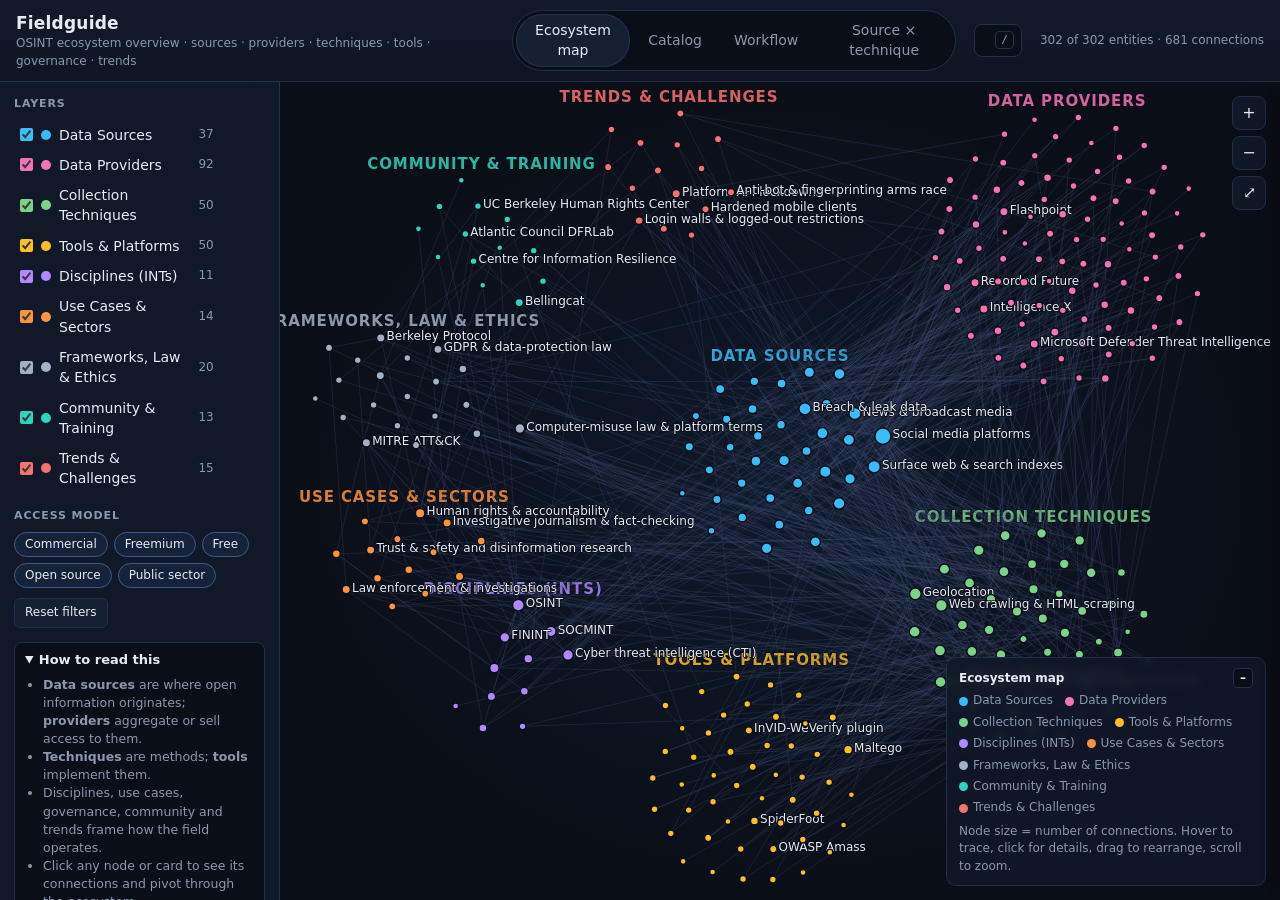
==== fieldguide/index.html @ 41e9b2f1 "Initial commit: fieldguide and quarry fieldguide: interactive OSINT ecosystem map (302 entities, 4 v" ====
<!doctype html>
<html lang="en">
<head>
<meta charset="utf-8">
<meta name="viewport" content="width=device-width,initial-scale=1">
<title>Fieldguide · OSINT Ecosystem Overview</title>
<link rel="stylesheet" href="src/styles.css">
</head>
<body>
<header>
  <div class="brand">
    <h1>Fieldguide</h1>
    <p>OSINT ecosystem overview · sources · providers · techniques · tools · governance · trends</p>
  </div>
  <nav class="tabs" id="tabs">
    <button data-view="map" class="on">Ecosystem map</button>
    <button data-view="catalog">Catalog</button>
    <button data-view="workflow">Workflow</button>
    <button data-view="matrix">Source × technique</button>
  </nav>
  <div class="search"><input id="q" type="search" placeholder="Search entities, e.g. AIS, breach, Telegram, sanctions…" autocomplete="off"><kbd>/</kbd></div>
  <div class="stat" id="stat"></div>
</header>

<aside>
  <h2>Layers</h2>
  <div id="layers"></div>
  <h2>Access model</h2>
  <div class="chips" id="models"></div>
  <div class="side-actions"><button class="btn" id="reset">Reset filters</button></div>
  <details class="about" open>
    <summary>How to read this</summary>
    <ul>
      <li><b>Data sources</b> are where open information originates; <b>providers</b> aggregate or sell access to them.</li>
      <li><b>Techniques</b> are methods; <b>tools</b> implement them.</li>
      <li>Disciplines, use cases, governance, community and trends frame how the field operates.</li>
      <li>Click any node or card to see its connections and pivot through the ecosystem.</li>
      <li>Collection-engineering techniques (scraping, hidden APIs, app reversing) carry <b>practitioner notes</b> in their detail panel; search covers them too.</li>
    </ul>
  </details>
  <details class="about">
    <summary>Caveats</summary>
    <p>Snapshot compiled in 2026 from general domain knowledge. The vendor landscape changes fast (acquisitions, rebrands, API policy). Inclusion is not endorsement. Access to people-data, breach data and scraping is jurisdiction-dependent, and reverse engineering, pinning bypass and private-API use carry contractual and anti-circumvention risk: confirm legal basis and platform terms before use.</p>
  </details>
</aside>

<main>
  <section class="view on" id="v-map">
    <svg id="graph"></svg>
    <div class="mapctl">
      <button id="zin" title="Zoom in">+</button>
      <button id="zout" title="Zoom out">−</button>
      <button id="zfit" title="Fit">⤢</button>
    </div>
    <div class="legend" id="legend"></div>
  </section>
  <section class="view" id="v-catalog"><div id="catalog" style="position:absolute;inset:0"></div></section>
  <section class="view" id="v-workflow"><div id="workflow" style="position:absolute;inset:0"></div></section>
  <section class="view" id="v-matrix"><div id="matrix" style="position:absolute;inset:0"></div></section>
  <div id="drawer"></div>
</main>
<div id="tip"></div>

<script src="src/data.js"></script>
<script src="src/app.js"></script>
</body>
</html>
---- fieldguide/src/styles.css ----
:root{
  --bg:#0a0e16;--panel:#111827;--panel2:#162033;--line:#243049;--text:#e6ebf5;--muted:#8b97ae;--accent:#5eead4;
  --radius:10px;
}
*{box-sizing:border-box}
html,body{margin:0;height:100%;background:var(--bg);color:var(--text);font:14px/1.45 system-ui,-apple-system,"Segoe UI",Roboto,Helvetica,Arial,sans-serif}
body{display:grid;grid-template-rows:auto 1fr;grid-template-columns:280px 1fr;grid-template-areas:"head head" "side main";height:100vh;overflow:hidden}
button{font:inherit;color:inherit}
a{color:var(--accent)}
header{grid-area:head;display:flex;align-items:center;gap:18px;padding:10px 16px;border-bottom:1px solid var(--line);background:linear-gradient(180deg,#121a2b,#0f1522)}
.brand h1{margin:0;font-size:17px;letter-spacing:.2px}
.brand p{margin:0;color:var(--muted);font-size:12px}
.tabs{display:flex;gap:4px;background:var(--bg);border:1px solid var(--line);border-radius:999px;padding:3px}
.tabs button{border:0;background:transparent;padding:6px 14px;border-radius:999px;cursor:pointer;color:var(--muted)}
.tabs button.on{background:var(--panel2);color:var(--text);box-shadow:inset 0 0 0 1px var(--line)}
.search{flex:1;max-width:420px;margin-left:auto;position:relative}
.search input{width:100%;background:var(--bg);border:1px solid var(--line);border-radius:8px;padding:8px 34px 8px 12px;color:var(--text);outline:none}
.search input:focus{border-color:#3b5b8c}
.search kbd{position:absolute;right:8px;top:7px;font-size:11px;color:var(--muted);border:1px solid var(--line);border-radius:4px;padding:0 5px}
.search input:focus~kbd,.search input:not(:placeholder-shown)~kbd{display:none}
.stat{color:var(--muted);font-size:12px;white-space:nowrap}

aside{grid-area:side;border-right:1px solid var(--line);background:var(--panel);overflow:auto;padding:14px}
aside h2{font-size:11px;text-transform:uppercase;letter-spacing:.08em;color:var(--muted);margin:14px 0 8px}
aside h2:first-child{margin-top:0}
.layer{display:flex;align-items:center;gap:8px;padding:5px 6px;border-radius:6px;cursor:pointer;user-select:none}
.layer:hover{background:var(--panel2)}
.layer input{margin:0;accent-color:var(--c)}
.layer .sw{width:10px;height:10px;border-radius:50%;background:var(--c);flex:none}
.layer .nm{flex:1}
.layer .ct{color:var(--muted);font-size:12px}
.layer .only{opacity:0;font-size:11px;border:1px solid var(--line);background:var(--bg);border-radius:4px;padding:0 6px;cursor:pointer;color:var(--muted)}
.layer:hover .only{opacity:1}
.chips{display:flex;flex-wrap:wrap;gap:6px}
.fchip{border:1px solid var(--line);background:var(--bg);border-radius:999px;padding:3px 10px;font-size:12px;cursor:pointer;color:var(--muted)}
.fchip.on{color:var(--text);border-color:#3b5b8c;background:#14223a}
.side-actions{display:flex;gap:6px;margin-top:10px}
.btn{border:1px solid var(--line);background:var(--panel2);border-radius:6px;padding:5px 10px;cursor:pointer;font-size:12px}
.btn:hover{border-color:#3b5b8c}
details.about{margin-top:14px;border:1px solid var(--line);border-radius:8px;padding:8px 10px;background:var(--bg)}
details.about summary{cursor:pointer;font-weight:600;font-size:13px}
details.about p,details.about li{color:var(--muted);font-size:12.5px}
details.about ul{padding-left:18px;margin:6px 0}

main{grid-area:main;position:relative;overflow:hidden}
.view{position:absolute;inset:0;display:none}
.view.on{display:block}

/* ---------- Map ---------- */
#graph{width:100%;height:100%;display:block;cursor:grab;background:radial-gradient(ellipse at center,#101a2c 0%,var(--bg) 70%)}
#graph.dragging{cursor:grabbing}
.edge{stroke:#40507a;stroke-opacity:.28;stroke-width:1;vector-effect:non-scaling-stroke}
.node{cursor:pointer}
.node circle{stroke:#0a0e16;stroke-width:1.5;vector-effect:non-scaling-stroke}
.node .lbl{display:none;fill:#e6ebf5;paint-order:stroke;stroke:#0a0e16;stroke-width:3px;stroke-linejoin:round;pointer-events:none}
.node.hub .lbl,#graph.zoomed .lbl,#graph.focus .node.hl .lbl,.node.match .lbl{display:block}
.node.dim{opacity:.1}
#graph.focus .node:not(.hl){opacity:.08}
#graph.focus .edge:not(.hl){stroke-opacity:.03}
.edge.hl{stroke:#c7d2fe;stroke-opacity:.75}
.node.center circle{stroke:#fff;stroke-width:2.5}
.node.match circle{stroke:#fff;stroke-width:2}
.clabel{font-weight:700;letter-spacing:.06em;text-transform:uppercase;pointer-events:none;opacity:.85;text-anchor:middle;paint-order:stroke;stroke:#0a0e16;stroke-width:4px}
.mapctl{position:absolute;right:14px;top:14px;display:flex;flex-direction:column;gap:6px}
.mapctl button{width:34px;height:34px;border-radius:8px;border:1px solid var(--line);background:var(--panel);cursor:pointer;font-size:16px}
.mapctl button:hover{border-color:#3b5b8c}
.legend{position:absolute;right:14px;bottom:14px;background:rgba(17,24,39,.9);border:1px solid var(--line);border-radius:var(--radius);padding:10px 12px;font-size:12px;max-width:320px;backdrop-filter:blur(4px)}
.legend b{display:flex;justify-content:space-between;align-items:center;margin-bottom:4px}
.legend .lx{border:1px solid var(--line);background:var(--bg);border-radius:4px;cursor:pointer;width:20px;height:20px;line-height:1;padding:0}
.legend.min .row,.legend.min p{display:none}
.legend.min b{margin:0}
.legend .row{display:flex;flex-wrap:wrap;gap:4px 12px}
.legend .row span{display:inline-flex;align-items:center;gap:5px;color:var(--muted)}
.legend .row i{width:9px;height:9px;border-radius:50%;display:inline-block}
.legend p{margin:6px 0 0;color:var(--muted)}
#tip{position:fixed;pointer-events:none;z-index:50;background:#0f172a;border:1px solid #33456b;border-radius:8px;padding:8px 10px;max-width:300px;font-size:12.5px;display:none;box-shadow:0 8px 24px rgba(0,0,0,.4)}
#tip b{display:block}
#tip small{color:var(--muted)}

/* ---------- Catalog ---------- */
#catalog{overflow:auto;padding:18px 22px 60px}
.sec{margin-bottom:28px}
.sec h2{display:flex;align-items:center;gap:10px;font-size:18px;margin:0 0 2px}
.sec h2 .dot{width:12px;height:12px;border-radius:50%}
.sec h2 .cnt{font-size:12px;color:var(--muted);font-weight:500;border:1px solid var(--line);border-radius:999px;padding:0 8px}
.sec .blurb{color:var(--muted);margin:0 0 10px}
.sec h3{font-size:12px;text-transform:uppercase;letter-spacing:.07em;color:var(--muted);margin:14px 0 8px;font-weight:600}
.cards{display:grid;grid-template-columns:repeat(auto-fill,minmax(250px,1fr));gap:10px}
.card{text-align:left;background:var(--panel);border:1px solid var(--line);border-left:3px solid var(--c);border-radius:8px;padding:10px 12px;cursor:pointer;display:flex;flex-direction:column;gap:6px}
.card:hover{border-color:#3b5b8c;border-left-color:var(--c);background:var(--panel2)}
.card.sel{outline:2px solid var(--c)}
.card .ct{display:flex;justify-content:space-between;gap:8px;align-items:flex-start}
.card .ct b{font-size:14px}
.card p{margin:0;color:var(--muted);font-size:12.5px;display:-webkit-box;-webkit-line-clamp:3;-webkit-box-orient:vertical;overflow:hidden}
.card .meta{display:flex;gap:8px;flex-wrap:wrap;font-size:11px;color:var(--muted)}
.card .meta span{display:inline-flex;align-items:center;gap:4px}
.card .meta i{width:7px;height:7px;border-radius:50%;display:inline-block}
.card .meta .nt{margin-left:auto;color:var(--accent)}
.badge{font-size:10.5px;border-radius:4px;padding:1px 6px;white-space:nowrap;border:1px solid var(--line);color:var(--muted)}
.badge.commercial{color:#fda4af;border-color:#5b2638}
.badge.freemium{color:#fcd34d;border-color:#5a4613}
.badge.free{color:#86efac;border-color:#1f5134}
.badge.oss{color:#93c5fd;border-color:#1e3a66}
.badge.public{color:#c4b5fd;border-color:#3b2d6b}
mark{background:#3b4f1d;color:#ecfccb;border-radius:2px;padding:0 1px}
.empty{color:var(--muted);padding:40px;text-align:center}

/* ---------- Workflow ---------- */
#workflow{overflow:auto;padding:18px 22px 60px}
.wf-intro{color:var(--muted);margin:0 0 14px;max-width:900px}
.wf{display:grid;grid-template-columns:repeat(5,minmax(200px,1fr));gap:12px}
.stage{background:var(--panel);border:1px solid var(--line);border-radius:var(--radius);padding:12px;position:relative}
.stage:nth-child(-n+4)::after{content:"→";position:absolute;right:-12px;top:14px;color:var(--muted);font-size:14px;width:12px;text-align:center}
.stage h3{margin:0 0 2px;font-size:14px}
.stage .num{color:var(--accent);font-size:11px;font-weight:700;letter-spacing:.08em}
.stage p{margin:4px 0 10px;color:var(--muted);font-size:12.5px}
.stage h4{margin:10px 0 6px;font-size:11px;text-transform:uppercase;letter-spacing:.07em;color:var(--muted)}
.xcut{grid-column:1/-1;border-style:dashed}
.xcut::after{display:none}
.chip{border:1px solid var(--line);border-left:3px solid var(--c);background:var(--bg);border-radius:6px;padding:3px 8px;font-size:12px;cursor:pointer;text-align:left}
.chip:hover{background:var(--panel2)}
.chip.dim{opacity:.25}
.chip.match{outline:1px solid #a3e635}
.feedback{margin-top:12px;color:var(--muted);font-size:12.5px;text-align:center;border:1px dashed var(--line);border-radius:var(--radius);padding:8px}

/* ---------- Matrix ---------- */
#matrix{overflow:auto;padding:18px 22px 60px}
.mx-intro{color:var(--muted);margin:0 0 12px;max-width:900px}
table.mx{border-collapse:separate;border-spacing:0;font-size:12px}
table.mx th,table.mx td{border-bottom:1px solid #1a2438;border-right:1px solid #1a2438}
table.mx thead th{position:sticky;top:-18px;background:var(--bg);z-index:2;vertical-align:bottom;height:190px;padding:0 0 6px;min-width:24px;max-width:24px}
table.mx thead th div{writing-mode:vertical-rl;transform:rotate(180deg);white-space:nowrap;cursor:pointer;color:var(--muted);margin:0 auto}
table.mx thead th div:hover,table.mx thead th.hc div{color:var(--text)}
table.mx thead th.corner{position:sticky;left:-22px;z-index:3;text-align:left;vertical-align:bottom;padding:6px;min-width:240px;max-width:none;color:var(--muted);font-weight:500}
table.mx tbody th{position:sticky;left:-22px;background:var(--bg);text-align:left;font-weight:500;padding:3px 8px;white-space:nowrap;cursor:pointer;z-index:1}
table.mx tbody th:hover,table.mx tbody tr.hr th{color:var(--accent)}
table.mx td{width:24px;height:22px;text-align:center;cursor:default}
table.mx td.on{cursor:pointer}
table.mx td.on span{display:inline-block;width:11px;height:11px;border-radius:3px;background:#7bd389}
table.mx tr.hr td,table.mx td.hc{background:#121c2e}
table.mx td.bar{width:140px;text-align:left;padding:0 8px;cursor:pointer}
table.mx td.bar span{display:inline-block;height:9px;border-radius:3px;background:#f472b6;vertical-align:middle;margin-right:6px}
table.mx thead th.barh{min-width:140px;max-width:none}
table.mx thead th.barh div{writing-mode:horizontal-tb;transform:none;text-align:left;padding-left:8px}

/* ---------- Drawer ---------- */
#drawer{position:absolute;top:0;right:0;bottom:0;width:400px;max-width:92vw;background:var(--panel);border-left:1px solid var(--line);transform:translateX(102%);transition:transform .18s ease;overflow:auto;z-index:10;box-shadow:-12px 0 30px rgba(0,0,0,.35)}
#drawer.open{transform:none}
#drawer .bar{height:4px;background:var(--c)}
#drawer .inner{padding:16px 18px 40px}
#drawer .top{display:flex;justify-content:space-between;align-items:flex-start;gap:10px}
#drawer .kicker{font-size:11px;text-transform:uppercase;letter-spacing:.08em;color:var(--c);font-weight:700}
#drawer h2{margin:4px 0 8px;font-size:20px}
#drawer .x{border:1px solid var(--line);background:var(--bg);border-radius:6px;cursor:pointer;width:30px;height:30px;flex:none}
#drawer .desc{color:#cfd7e6;margin:10px 0}
#drawer .facts{display:flex;flex-wrap:wrap;gap:6px;margin:8px 0}
#drawer .actions{display:flex;gap:8px;margin:12px 0 4px;flex-wrap:wrap}
#drawer h3{font-size:12px;text-transform:uppercase;letter-spacing:.07em;color:var(--muted);margin:18px 0 8px;border-top:1px solid var(--line);padding-top:14px}
#drawer h4{font-size:12px;margin:12px 0 6px;color:var(--c)}
#drawer .chips{gap:5px}
#drawer ul.notes{margin:0;padding-left:18px;color:#cfd7e6;font-size:13px}
#drawer ul.notes li{margin:0 0 7px}

@media (max-width:900px){
  body{grid-template-columns:1fr;grid-template-areas:"head" "main"}
  aside{display:none}
  header{flex-wrap:wrap}
  .wf{grid-template-columns:1fr}
  .stage::after{display:none}
}
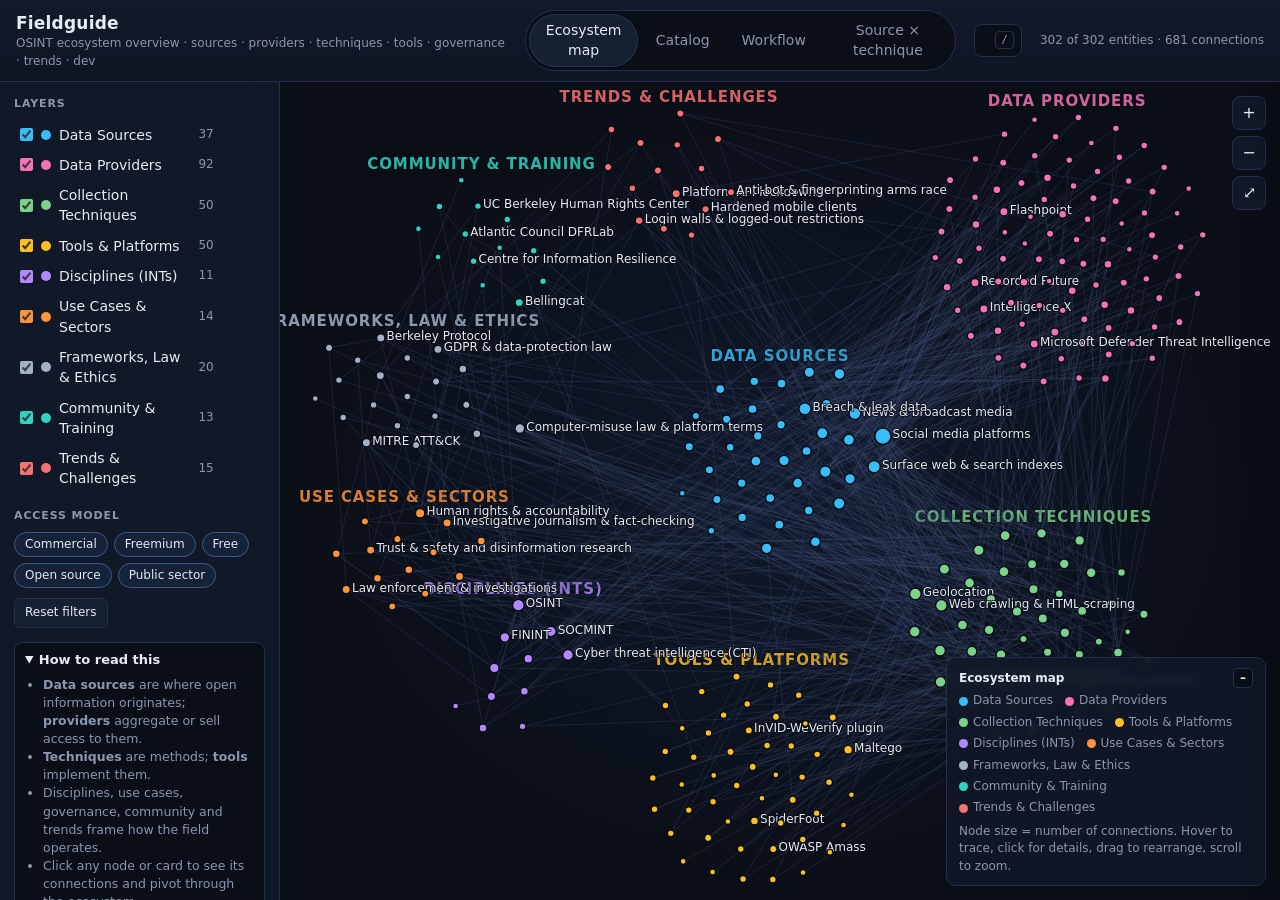
==== commit 81f05e8f: "Add public site, living-document tooling and GitHub workflows - Landing page, social-preview images " ====
--- a/fieldguide/index.html
+++ b/fieldguide/index.html
@@ -4,13 +4,22 @@
 <meta charset="utf-8">
 <meta name="viewport" content="width=device-width,initial-scale=1">
 <title>Fieldguide · OSINT Ecosystem Overview</title>
+<meta name="description" content="Interactive map of the OSINT ecosystem: 300+ data sources, providers, collection techniques, tools, disciplines, law, ethics and trends, with practitioner notes on scraping, hidden APIs and app reversing.">
+<meta property="og:type" content="website">
+<meta property="og:site_name" content="fieldworks">
+<meta property="og:title" content="Fieldguide · OSINT Ecosystem Overview">
+<meta property="og:description" content="Interactive map of the OSINT ecosystem: data sources, providers, techniques, tools, law, ethics and trends.">
+<meta property="og:url" content="https://hexacron.github.io/fieldworks/fieldguide/">
+<meta property="og:image" content="https://hexacron.github.io/fieldworks/assets/og-fieldguide.jpg">
+<meta name="twitter:card" content="summary_large_image">
+<link rel="icon" href="data:image/svg+xml,%3Csvg xmlns='http://www.w3.org/2000/svg' viewBox='0 0 32 32'%3E%3Crect width='32' height='32' rx='7' fill='%230a0e16'/%3E%3Cpath d='M9 22L16 9L23 20Z' fill='none' stroke='%235eead4' stroke-width='2'/%3E%3Ccircle cx='9' cy='22' r='3.5' fill='%2338bdf8'/%3E%3Ccircle cx='16' cy='9' r='3.5' fill='%237bd389'/%3E%3Ccircle cx='23' cy='20' r='3.5' fill='%23f472b6'/%3E%3C/svg%3E">
 <link rel="stylesheet" href="src/styles.css">
 </head>
 <body>
 <header>
   <div class="brand">
     <h1>Fieldguide</h1>
-    <p>OSINT ecosystem overview · sources · providers · techniques · tools · governance · trends</p>
+    <p>OSINT ecosystem overview · sources · providers · techniques · tools · governance · trends · <span data-build>dev</span></p>
   </div>
   <nav class="tabs" id="tabs">
     <button data-view="map" class="on">Ecosystem map</button>
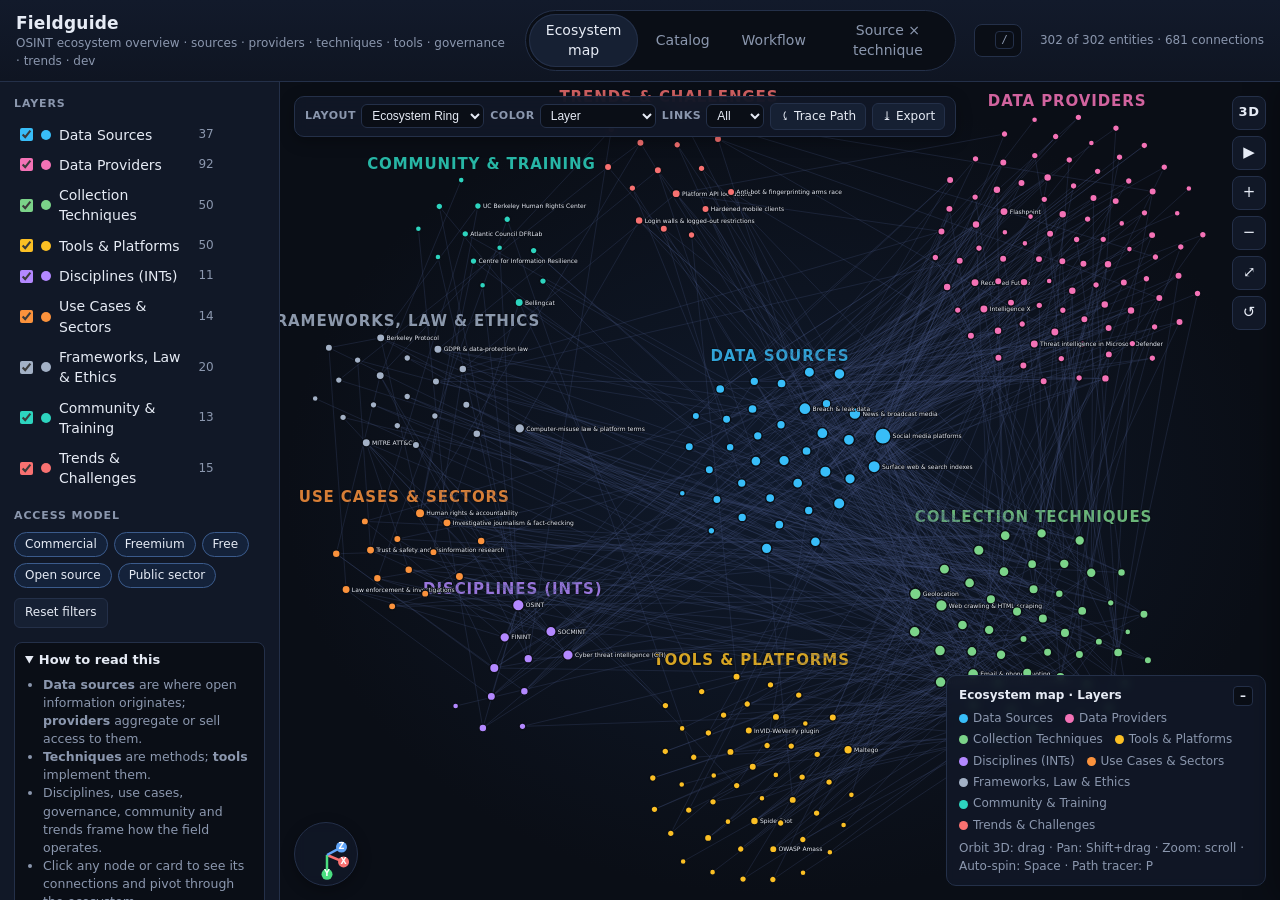
==== commit 5f50932f: "fieldguide: 3D graph visualization, layouts, and path tracing" ====
--- a/fieldguide/index.html
+++ b/fieldguide/index.html
@@ -56,10 +56,69 @@
 <main>
   <section class="view on" id="v-map">
     <svg id="graph"></svg>
+    <div class="map-toolbar" id="map-toolbar">
+      <div class="ctl-group">
+        <label for="ctl-layout">Layout</label>
+        <select id="ctl-layout" title="Graph layout">
+          <option value="ring">Ecosystem Ring</option>
+          <option value="strata">3D Strata Stack</option>
+          <option value="sphere">3D Constellation</option>
+        </select>
+      </div>
+      <div class="ctl-group">
+        <label for="ctl-color">Color</label>
+        <select id="ctl-color" title="Color encoding">
+          <option value="layer">Layer</option>
+          <option value="model">Access model</option>
+          <option value="stage">Workflow stage</option>
+        </select>
+      </div>
+      <div class="ctl-group">
+        <label for="ctl-degree">Links</label>
+        <select id="ctl-degree" title="Filter by minimum connections">
+          <option value="0">All</option>
+          <option value="3">≥ 3</option>
+          <option value="6">≥ 6</option>
+          <option value="10">≥ 10</option>
+        </select>
+      </div>
+      <div class="ctl-group" id="ctl-scope-wrap" style="display:none">
+        <label>Neighborhood</label>
+        <div class="seg-btn" id="ctl-scope">
+          <button data-scope="all" class="on" title="Show all nodes">All</button>
+          <button data-scope="2" title="Selected node + 2 hops">2-hop</button>
+          <button data-scope="1" title="Selected node + direct connections">1-hop</button>
+        </div>
+      </div>
+      <button class="tbar-btn" id="btn-trace" title="Trace shortest path between entities (P)">⤹ Trace Path</button>
+      <div class="tbar-dropdown">
+        <button class="tbar-btn" id="btn-export" title="Export graph snapshot">⤓ Export</button>
+        <div class="tbar-menu" id="export-menu">
+          <button id="exp-svg">SVG vector</button>
+          <button id="exp-png">PNG image</button>
+        </div>
+      </div>
+    </div>
     <div class="mapctl">
+      <button id="tog3d" class="btn-3d" title="Toggle 3D perspective orbit (3 / V)">3D</button>
+      <button id="autorot" title="Toggle 3D auto-rotation (Space)">▶</button>
       <button id="zin" title="Zoom in">+</button>
       <button id="zout" title="Zoom out">−</button>
-      <button id="zfit" title="Fit">⤢</button>
+      <button id="zfit" title="Fit to view">⤢</button>
+      <button id="zreset" title="Reset camera angle (R)">↺</button>
+    </div>
+    <div class="path-hud" id="path-hud" style="display:none">
+      <div class="path-hud-title">Trace Path</div>
+      <div class="path-hud-endpoints">
+        <button class="path-chip" id="path-start-chip">Select start...</button>
+        <span class="path-arrow">➔</span>
+        <button class="path-chip" id="path-end-chip">Select end...</button>
+      </div>
+      <div class="path-hud-result" id="path-hud-result"></div>
+      <button class="path-close" id="path-close" title="Exit path tracer">✕</button>
+    </div>
+    <div class="gizmo-wrap" id="gizmo-wrap" title="3D orientation gizmo · Click to snap camera">
+      <canvas id="gizmo" width="64" height="64"></canvas>
     </div>
     <div class="legend" id="legend"></div>
   </section>
--- a/fieldguide/src/styles.css
+++ b/fieldguide/src/styles.css
@@ -49,21 +49,65 @@
 /* ---------- Map ---------- */
 #graph{width:100%;height:100%;display:block;cursor:grab;background:radial-gradient(ellipse at center,#101a2c 0%,var(--bg) 70%)}
 #graph.dragging{cursor:grabbing}
-.edge{stroke:#40507a;stroke-opacity:.28;stroke-width:1;vector-effect:non-scaling-stroke}
+#graph.orbiting{cursor:crosshair}
+.edge{stroke:#40507a;stroke-opacity:.28;stroke-width:1;vector-effect:non-scaling-stroke;transition:stroke-opacity .2s}
 .node{cursor:pointer}
-.node circle{stroke:#0a0e16;stroke-width:1.5;vector-effect:non-scaling-stroke}
-.node .lbl{display:none;fill:#e6ebf5;paint-order:stroke;stroke:#0a0e16;stroke-width:3px;stroke-linejoin:round;pointer-events:none}
-.node.hub .lbl,#graph.zoomed .lbl,#graph.focus .node.hl .lbl,.node.match .lbl{display:block}
+.node circle{stroke:#0a0e16;stroke-width:1.5;vector-effect:non-scaling-stroke;transition:r .15s ease-out,fill .2s}
+.node .lbl{display:none;fill:#e6ebf5;paint-order:stroke;stroke:#0a0e16;stroke-width:3px;stroke-linejoin:round;pointer-events:none;font-size:11.5px}
+.node.hub .lbl,#graph.zoomed .lbl,#graph.focus .node.hl .lbl,.node.match .lbl,.node.path-node .lbl{display:block}
 .node.dim{opacity:.1}
 #graph.focus .node:not(.hl){opacity:.08}
 #graph.focus .edge:not(.hl){stroke-opacity:.03}
-.edge.hl{stroke:#c7d2fe;stroke-opacity:.75}
+.edge.hl{stroke:#93c5fd;stroke-opacity:.85;stroke-width:2;stroke-dasharray:5 4;animation:edgeFlow 1.2s linear infinite}
+.edge.path-edge{stroke:#38bdf8;stroke-opacity:1;stroke-width:3.5;stroke-dasharray:6 4;animation:edgeFlow .8s linear infinite;filter:drop-shadow(0 0 5px rgba(56,189,248,.6))}
+@keyframes edgeFlow{from{stroke-dashoffset:18}to{stroke-dashoffset:0}}
 .node.center circle{stroke:#fff;stroke-width:2.5}
 .node.match circle{stroke:#fff;stroke-width:2}
-.clabel{font-weight:700;letter-spacing:.06em;text-transform:uppercase;pointer-events:none;opacity:.85;text-anchor:middle;paint-order:stroke;stroke:#0a0e16;stroke-width:4px}
-.mapctl{position:absolute;right:14px;top:14px;display:flex;flex-direction:column;gap:6px}
-.mapctl button{width:34px;height:34px;border-radius:8px;border:1px solid var(--line);background:var(--panel);cursor:pointer;font-size:16px}
+.node.path-node circle{stroke:#38bdf8;stroke-width:3;filter:drop-shadow(0 0 8px rgba(56,189,248,.8))}
+.clabel{font-weight:700;letter-spacing:.06em;text-transform:uppercase;pointer-events:none;opacity:.85;text-anchor:middle;paint-order:stroke;stroke:#0a0e16;stroke-width:4px;user-select:none}
+
+/* Map Toolbar */
+.map-toolbar{position:absolute;left:14px;top:14px;display:flex;flex-wrap:wrap;align-items:center;gap:6px;z-index:20;background:rgba(17,24,39,.9);border:1px solid var(--line);border-radius:var(--radius);padding:6px 10px;backdrop-filter:blur(8px);box-shadow:0 4px 16px rgba(0,0,0,.3);max-width:calc(100% - 150px)}
+.ctl-group{display:inline-flex;align-items:center;gap:5px;font-size:12px;color:var(--muted)}
+.ctl-group label{font-size:11px;font-weight:600;text-transform:uppercase;letter-spacing:.05em;color:var(--muted)}
+.ctl-group select{background:var(--bg);border:1px solid var(--line);border-radius:6px;color:var(--text);font-size:12px;padding:3px 6px;cursor:pointer;outline:none}
+.ctl-group select:focus{border-color:#3b5b8c}
+.seg-btn{display:inline-flex;border:1px solid var(--line);border-radius:6px;overflow:hidden;background:var(--bg)}
+.seg-btn button{border:0;background:transparent;padding:3px 8px;font-size:11px;cursor:pointer;color:var(--muted)}
+.seg-btn button.on{background:var(--panel2);color:var(--accent);font-weight:600}
+.tbar-btn{background:var(--panel2);border:1px solid var(--line);border-radius:6px;color:var(--text);font-size:12px;padding:4px 9px;cursor:pointer;display:inline-flex;align-items:center;gap:4px}
+.tbar-btn:hover{border-color:#3b5b8c;color:#fff}
+.tbar-btn.active{background:#14223a;border-color:var(--accent);color:var(--accent)}
+.tbar-dropdown{position:relative}
+.tbar-menu{display:none;position:absolute;left:0;top:100%;margin-top:4px;background:var(--panel);border:1px solid var(--line);border-radius:6px;padding:4px;z-index:30;min-width:110px;box-shadow:0 8px 24px rgba(0,0,0,.4)}
+.tbar-menu.open{display:block}
+.tbar-menu button{width:100%;text-align:left;background:transparent;border:0;padding:5px 8px;border-radius:4px;font-size:12px;color:var(--text);cursor:pointer}
+.tbar-menu button:hover{background:var(--panel2);color:var(--accent)}
+
+/* Map Controls */
+.mapctl{position:absolute;right:14px;top:14px;display:flex;flex-direction:column;gap:6px;z-index:20}
+.mapctl button{width:34px;height:34px;border-radius:8px;border:1px solid var(--line);background:var(--panel);cursor:pointer;font-size:15px;color:var(--text);display:flex;align-items:center;justify-content:center;transition:background .15s,border-color .15s}
 .mapctl button:hover{border-color:#3b5b8c}
+.mapctl button.on{background:#152b47;border-color:var(--accent);color:var(--accent);box-shadow:0 0 8px rgba(94,234,212,.3)}
+.mapctl .btn-3d{font-weight:700;font-size:13px;letter-spacing:.05em}
+
+/* Gizmo */
+.gizmo-wrap{position:absolute;left:14px;bottom:14px;width:64px;height:64px;border-radius:50%;background:rgba(17,24,39,.85);border:1px solid var(--line);z-index:20;cursor:pointer;backdrop-filter:blur(6px);box-shadow:0 4px 14px rgba(0,0,0,.3);transition:transform .15s,border-color .15s}
+.gizmo-wrap:hover{border-color:#3b5b8c;transform:scale(1.05)}
+.gizmo-wrap canvas{display:block;border-radius:50%}
+
+/* Path HUD */
+.path-hud{position:absolute;top:66px;left:50%;transform:translateX(-50%);background:rgba(15,23,42,.95);border:1px solid #3b82f6;border-radius:10px;padding:8px 14px;display:flex;align-items:center;gap:12px;z-index:30;box-shadow:0 12px 32px rgba(0,0,0,.6);backdrop-filter:blur(8px);font-size:12.5px;max-width:92%}
+.path-hud-title{font-weight:700;color:var(--accent);letter-spacing:.05em;text-transform:uppercase;font-size:11px}
+.path-hud-endpoints{display:flex;align-items:center;gap:8px}
+.path-chip{border:1px dashed var(--line);background:var(--bg);color:var(--muted);border-radius:6px;padding:3px 9px;font-size:12px;cursor:pointer;max-width:180px;white-space:nowrap;overflow:hidden;text-overflow:ellipsis}
+.path-chip.picked{border-style:solid;border-color:#3b82f6;color:var(--text);font-weight:600}
+.path-arrow{color:var(--muted);font-size:12px}
+.path-hud-result{color:var(--muted);font-size:12px;display:flex;align-items:center;gap:6px;overflow-x:auto;max-width:400px;padding:2px 0}
+.path-step{background:var(--panel2);border:1px solid var(--line);border-radius:4px;padding:1px 6px;color:var(--text);white-space:nowrap;cursor:pointer}
+.path-step:hover{border-color:var(--accent)}
+.path-close{background:transparent;border:0;color:var(--muted);cursor:pointer;font-size:14px;padding:2px 6px;border-radius:4px}
+.path-close:hover{color:#fff;background:rgba(255,255,255,.1)}
 .legend{position:absolute;right:14px;bottom:14px;background:rgba(17,24,39,.9);border:1px solid var(--line);border-radius:var(--radius);padding:10px 12px;font-size:12px;max-width:320px;backdrop-filter:blur(4px)}
 .legend b{display:flex;justify-content:space-between;align-items:center;margin-bottom:4px}
 .legend .lx{border:1px solid var(--line);background:var(--bg);border-radius:4px;cursor:pointer;width:20px;height:20px;line-height:1;padding:0}
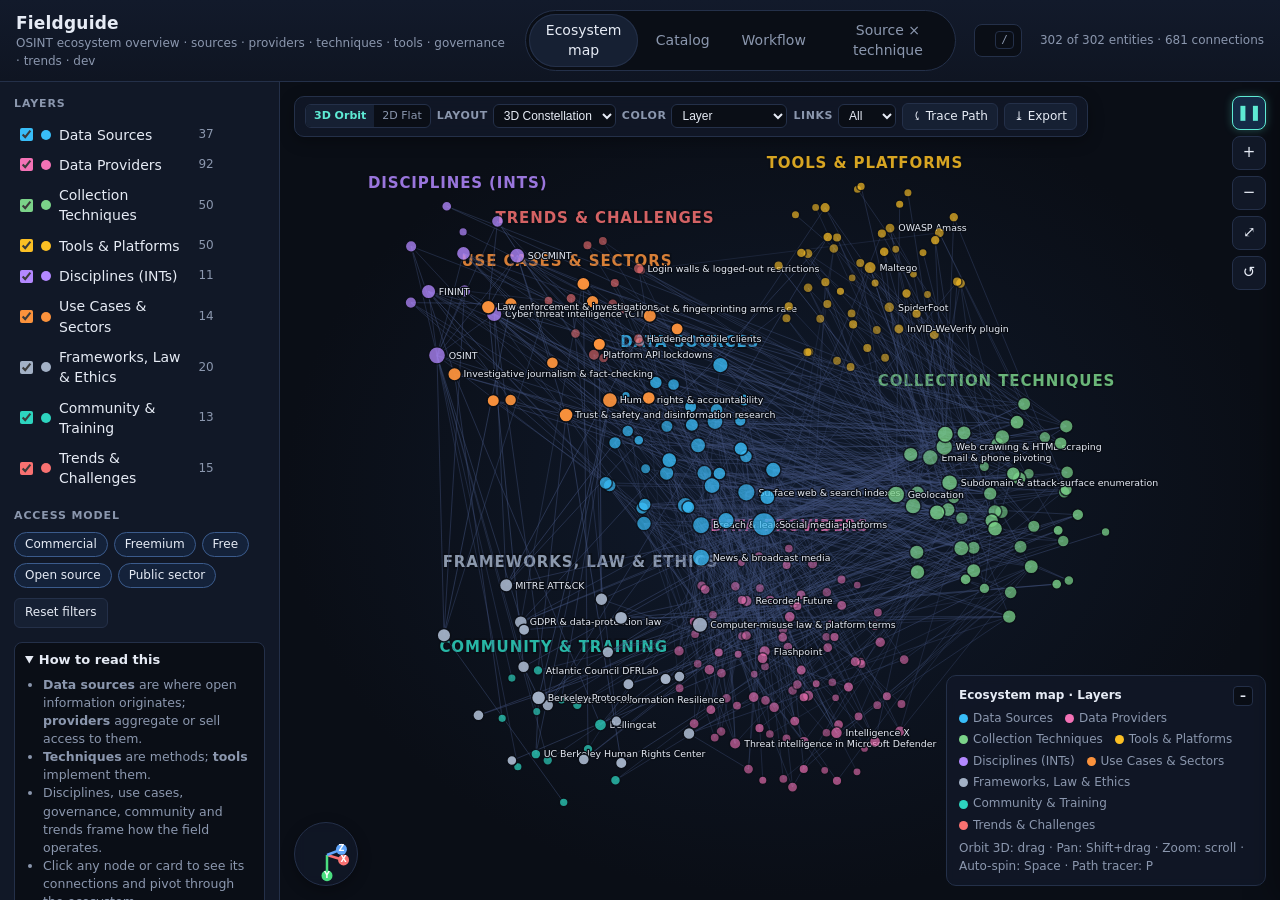
==== commit bc80d10a: "fix(fieldguide): default to 3D constellation, fix initialization timing and controls" ====
--- a/fieldguide/index.html
+++ b/fieldguide/index.html
@@ -58,11 +58,17 @@
     <svg id="graph"></svg>
     <div class="map-toolbar" id="map-toolbar">
       <div class="ctl-group">
+        <div class="seg-btn" id="ctl-dim">
+          <button data-dim="3d" class="on" title="3D perspective orbit view (3 / V)">3D Orbit</button>
+          <button data-dim="2d" title="2D flat view (3 / V)">2D Flat</button>
+        </div>
+      </div>
+      <div class="ctl-group">
         <label for="ctl-layout">Layout</label>
         <select id="ctl-layout" title="Graph layout">
+          <option value="constellation" selected>3D Constellation</option>
+          <option value="strata">3D Strata Stack</option>
           <option value="ring">Ecosystem Ring</option>
-          <option value="strata">3D Strata Stack</option>
-          <option value="sphere">3D Constellation</option>
         </select>
       </div>
       <div class="ctl-group">
@@ -100,8 +106,7 @@
       </div>
     </div>
     <div class="mapctl">
-      <button id="tog3d" class="btn-3d" title="Toggle 3D perspective orbit (3 / V)">3D</button>
-      <button id="autorot" title="Toggle 3D auto-rotation (Space)">▶</button>
+      <button id="autorot" class="on" title="Toggle 3D auto-rotation (Space)">❚❚</button>
       <button id="zin" title="Zoom in">+</button>
       <button id="zout" title="Zoom out">−</button>
       <button id="zfit" title="Fit to view">⤢</button>
